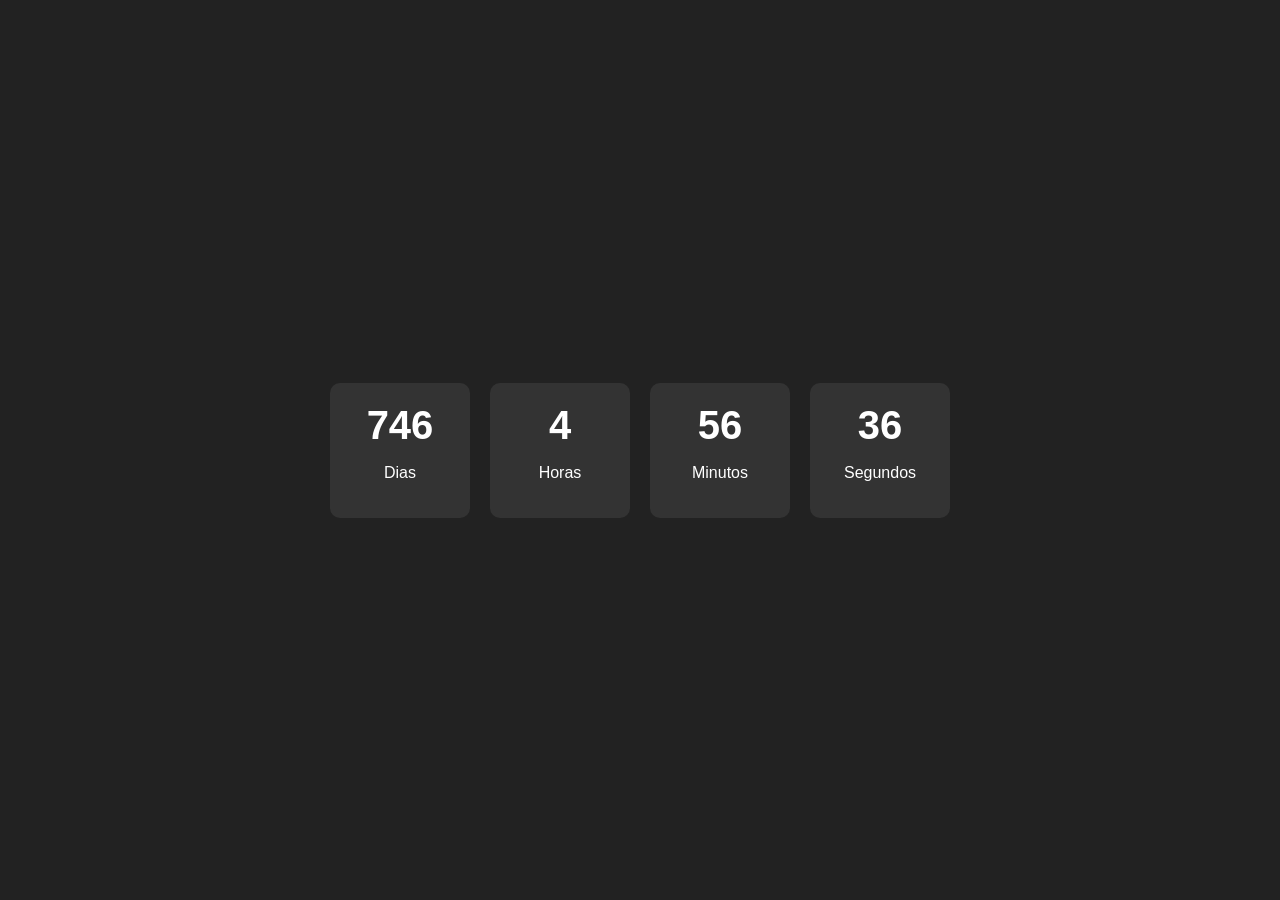
==== main.html @ 6bc0b8e9 "Contador Implementado e Funcional" ====
<!DOCTYPE html>
<html>

<head>
    
    <meta charset="utf-8">
    <title>Eu te amo!</title>
    <link rel="stylesheet" href="style13.css">
    <meta name="viewport" content="width=device-width, initial-scale=1.0">

</head>

<body>

    <div class="contador">
        <div>
            <span id="dias">0</span>
            <p>Dias</p>
        </div>

        <div>
            <span id="horas">0</span>
            <p>Horas</p>
        </div>

        <div>
            <span id="minutos">0</span>
            <p>Minutos</p>
        </div>

        <div>
            <span id="segundos">0</span>
            <p>Segundos</p>
        </div>
    </div>

    <script src="script.js"></script>


</body>
</html>
---- style13.css ----
body{
    margin: 0;
    padding: 0;
    background-color: black;
}

body {
    font-family: Arial, sans-serif;
    display: flex;
    justify-content: center;
    align-items: center;
    height: 100vh;
    background: #222;
    color: white;
}

.contador {
    display: flex;
    gap: 20px;
}

.contador div {
    text-align: center;
    background: #333;
    padding: 20px;
    border-radius: 10px;
    min-width: 100px;
}

span {
    font-size: 2.5rem;
    font-weight: bold;
}
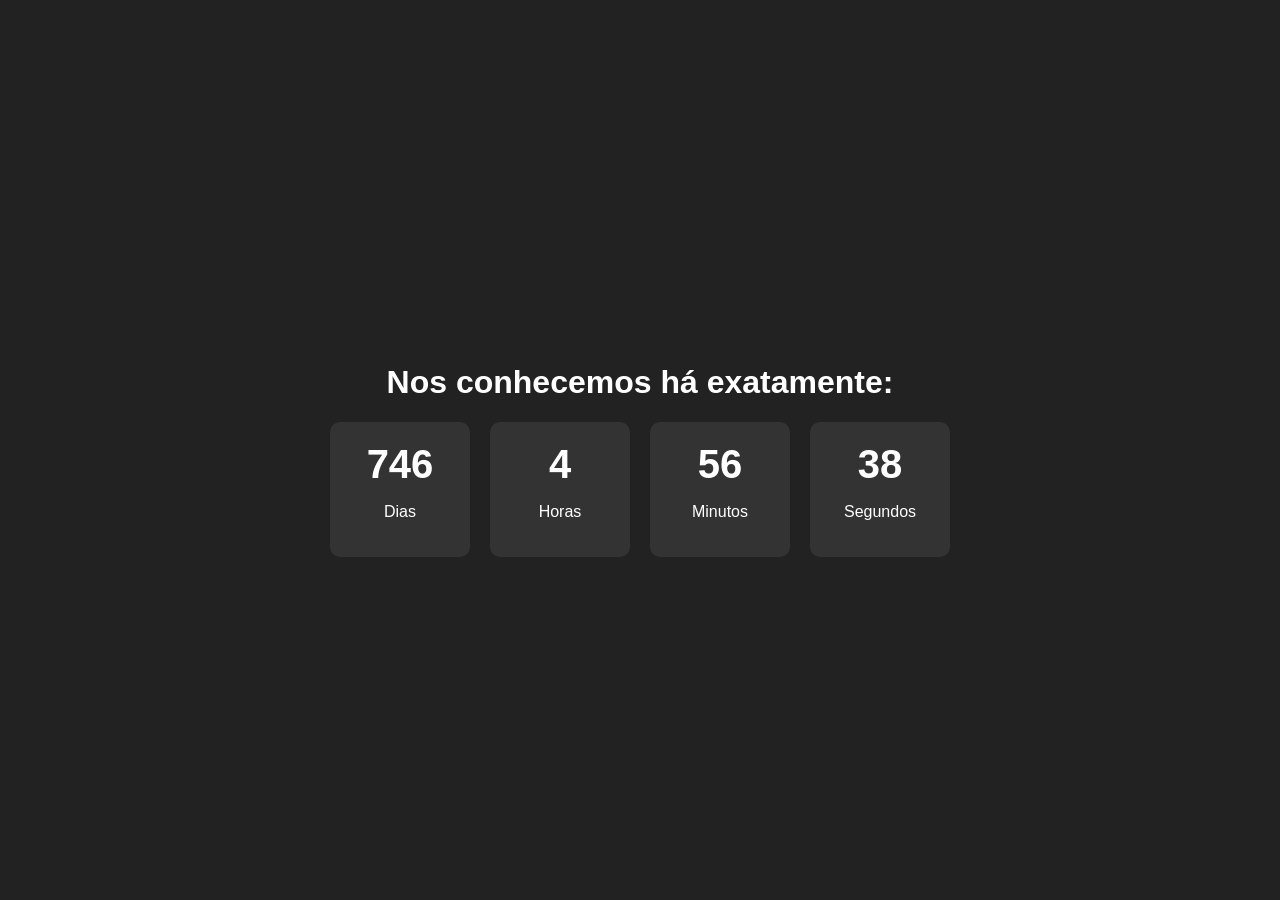
==== commit 07d5cc25: "Update" ====
--- a/main.html
+++ b/main.html
@@ -4,13 +4,18 @@
 <head>
     
     <meta charset="utf-8">
-    <title>Eu te amo!</title>
+    <title>Te amo!</title>
     <link rel="stylesheet" href="style13.css">
     <meta name="viewport" content="width=device-width, initial-scale=1.0">
+    <link rel="icon" href="junto.png" type="image/png">
 
 </head>
 
 <body>
+
+    
+    <h1>Nos conhecemos há exatamente:</h1>
+
 
     <div class="contador">
         <div>
--- a/style13.css
+++ b/style13.css
@@ -12,6 +12,7 @@
     height: 100vh;
     background: #222;
     color: white;
+    flex-direction: column;
 }
 
 .contador {
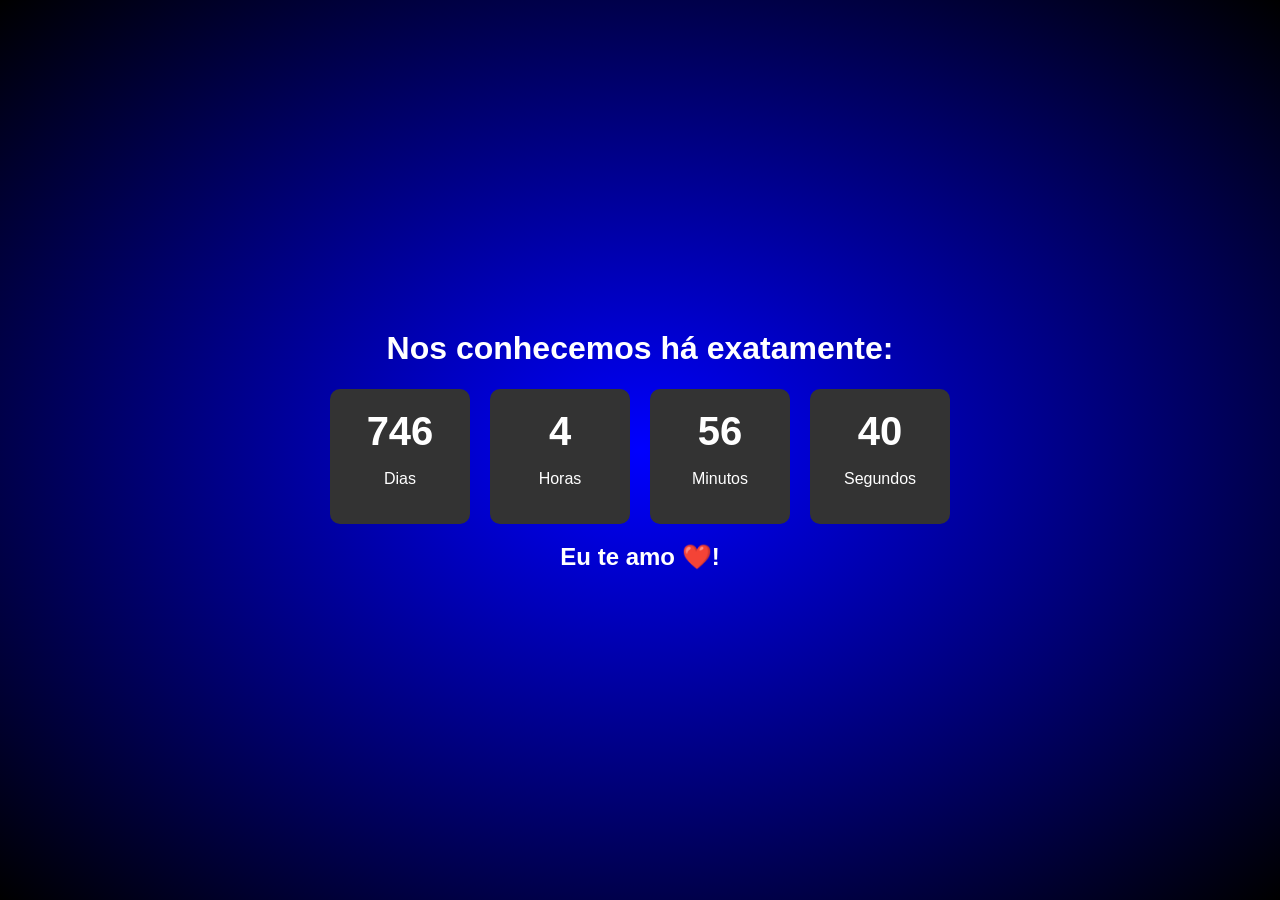
==== commit e980b99b: "Mudanças Básicas" ====
--- a/main.html
+++ b/main.html
@@ -41,6 +41,8 @@
 
     <script src="script.js"></script>
 
+    <h2>Eu te amo ❤️!</h2>
+
 
 </body>
 </html>
--- a/style13.css
+++ b/style13.css
@@ -10,7 +10,7 @@
     justify-content: center;
     align-items: center;
     height: 100vh;
-    background: #222;
+    background:radial-gradient(blue,black);
     color: white;
     flex-direction: column;
 }
@@ -31,4 +31,34 @@
 span {
     font-size: 2.5rem;
     font-weight: bold;
+}
+
+@media (max-width: 768px) {
+
+    h1{
+        font-size: 1.8rem;
+        text-align: center;
+        padding: 0 15px;
+    }
+
+    .contador{
+        flex-wrap: wrap;
+        justify-content: center;
+        gap: 15px;
+        width: 90vw;
+    }
+
+    .contador div{
+        min-width: 120px;
+        padding: 15px;
+    }
+
+    span{
+        font-size: 2rem;
+    }
+
+    p{
+        margin: 8px 0 0;
+        font-size: 0.9rem;
+    }
 }
